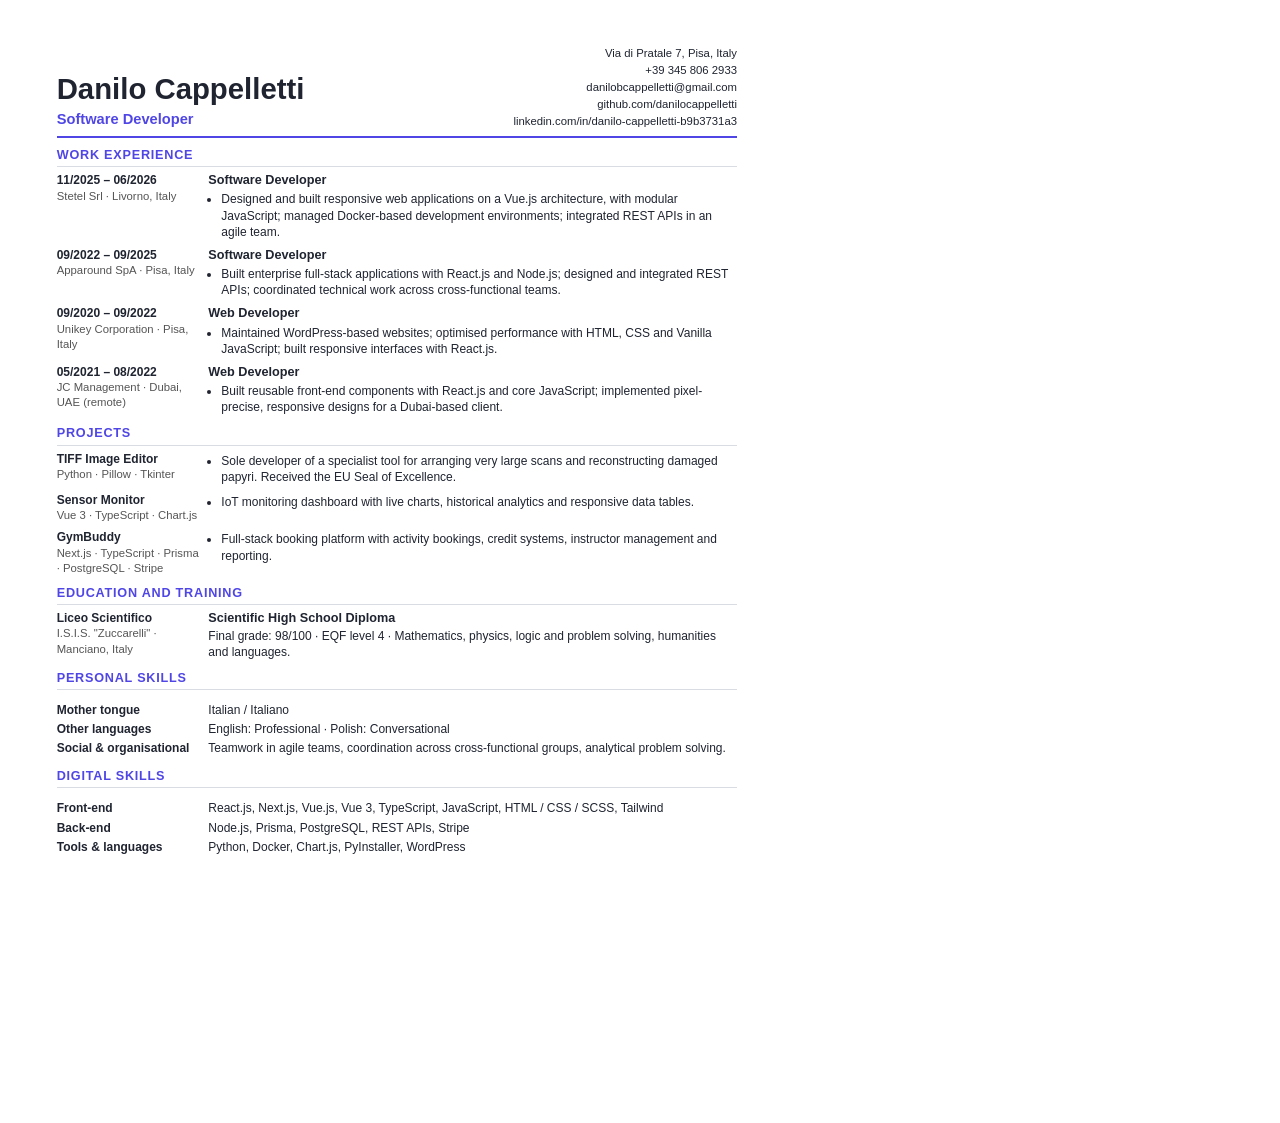
==== europass.html @ b94cd105 "Fix: added Europass format CV" ====
<!DOCTYPE html>
<html lang="en">
<head>
  <meta charset="UTF-8" />
  <meta name="viewport" content="width=device-width, initial-scale=1.0" />
  <title>Danilo Cappelletti - Europass CV</title>
  <style>
    @page { size: A4; margin: 0; }
    * { box-sizing: border-box; }
    html, body { margin: 0; padding: 0; background: #fff; }
    html[lang="en"] .l-it, html[lang="it"] .l-en { display: none !important; }
    body {
      font-family: Arial, Helvetica, sans-serif;
      font-size: 9pt;
      line-height: 1.35;
      color: #1f2430;
      -webkit-print-color-adjust: exact;
      print-color-adjust: exact;
    }
    .cv { width: 210mm; height: 297mm; padding: 12mm 15mm; overflow: hidden; }
    header {
      display: flex; justify-content: space-between; align-items: flex-end;
      border-bottom: 2px solid #4f46e5; padding-bottom: 6px; margin-bottom: 4px;
    }
    h1 { margin: 0; font-size: 22pt; }
    .role { margin: 2px 0 0; color: #4f46e5; font-weight: bold; font-size: 11pt; }
    .contact { margin: 0; padding: 0; list-style: none; text-align: right; font-size: 8.5pt; line-height: 1.5; }
    .contact a { color: inherit; text-decoration: none; }
    h2 {
      margin: 9px 0 5px; padding-bottom: 2px; border-bottom: 1px solid #d9dce3;
      font-size: 9.5pt; text-transform: uppercase; letter-spacing: .06em; color: #4f46e5;
    }
    .entry { display: grid; grid-template-columns: 38mm 1fr; column-gap: 8px; margin-bottom: 6px; break-inside: avoid; }
    .meta { font-size: 8.5pt; color: #555; }
    .meta strong { display: block; color: #1f2430; font-size: 9pt; }
    .entry h3 { margin: 0; font-size: 9.5pt; }
    .entry p { margin: 1px 0 0; }
    .entry ul { margin: 2px 0 0; padding-left: 13px; }
    .entry li { margin-bottom: 1px; }
    .skills { display: grid; grid-template-columns: 38mm 1fr; column-gap: 8px; row-gap: 3px; }
    .skills dt { font-weight: bold; }
    .skills dd { margin: 0; }
    .footer-note { margin-top: 10px; font-size: 7.5pt; color: #777; }
  </style>
</head>
<body>
  <main class="cv">
    <header>
      <div>
        <h1>Danilo Cappelletti</h1>
        <p class="role"><span class="l-en">Software Developer</span><span class="l-it">Sviluppatore software</span></p>
      </div>
      <ul class="contact">
        <li><span class="l-en">Via di Pratale 7, Pisa, Italy</span><span class="l-it">Via di Pratale 7, Pisa, Italia</span></li>
        <li>+39 345 806 2933</li>
        <li><a href="mailto:danilobcappelletti@gmail.com">danilobcappelletti@gmail.com</a></li>
        <li><a href="https://github.com/danilocappelletti">github.com/danilocappelletti</a></li>
        <li><a href="https://it.linkedin.com/in/danilo-cappelletti-b9b3731a3">linkedin.com/in/danilo-cappelletti-b9b3731a3</a></li>
      </ul>
    </header>

    <h2><span class="l-en">Work experience</span><span class="l-it">Esperienza professionale</span></h2>

    <div class="entry">
      <div class="meta"><strong>11/2025 – 06/2026</strong>Stetel Srl · Livorno, Italy</div>
      <div>
        <h3><span class="l-en">Software Developer</span><span class="l-it">Sviluppatore software</span></h3>
        <ul>
          <li class="l-en">Designed and built responsive web applications on a Vue.js architecture, with modular JavaScript; managed Docker-based development environments; integrated REST APIs in an agile team.</li>
          <li class="l-it">Progettazione e sviluppo di applicazioni web responsive con architettura Vue.js e JavaScript modulare; gestione di ambienti di sviluppo basati su Docker; integrazione di API REST in un team agile.</li>
        </ul>
      </div>
    </div>

    <div class="entry">
      <div class="meta"><strong>09/2022 – 09/2025</strong>Apparound SpA · Pisa, Italy</div>
      <div>
        <h3><span class="l-en">Software Developer</span><span class="l-it">Sviluppatore software</span></h3>
        <ul>
          <li class="l-en">Built enterprise full-stack applications with React.js and Node.js; designed and integrated REST APIs; coordinated technical work across cross-functional teams.</li>
          <li class="l-it">Sviluppo di applicazioni full-stack enterprise con React.js e Node.js; progettazione e integrazione di API REST; coordinamento del lavoro tecnico tra team trasversali.</li>
        </ul>
      </div>
    </div>

    <div class="entry">
      <div class="meta"><strong>09/2020 – 09/2022</strong>Unikey Corporation · Pisa, Italy</div>
      <div>
        <h3><span class="l-en">Web Developer</span><span class="l-it">Web developer</span></h3>
        <ul>
          <li class="l-en">Maintained WordPress-based websites; optimised performance with HTML, CSS and Vanilla JavaScript; built responsive interfaces with React.js.</li>
          <li class="l-it">Gestione e manutenzione di siti WordPress; ottimizzazione delle prestazioni con HTML, CSS e Vanilla JavaScript; interfacce responsive con React.js.</li>
        </ul>
      </div>
    </div>

    <div class="entry">
      <div class="meta"><strong>05/2021 – 08/2022</strong>JC Management · Dubai, UAE (<span class="l-en">remote</span><span class="l-it">da remoto</span>)</div>
      <div>
        <h3><span class="l-en">Web Developer</span><span class="l-it">Web developer</span></h3>
        <ul>
          <li class="l-en">Built reusable front-end components with React.js and core JavaScript; implemented pixel-precise, responsive designs for a Dubai-based client.</li>
          <li class="l-it">Sviluppo di componenti front-end riutilizzabili con React.js e JavaScript; implementazione di design responsive precisi al pixel per un cliente con sede a Dubai.</li>
        </ul>
      </div>
    </div>

    <h2><span class="l-en">Projects</span><span class="l-it">Progetti</span></h2>

    <div class="entry">
      <div class="meta"><strong>TIFF Image Editor</strong>Python · Pillow · Tkinter</div>
      <div>
        <ul>
          <li class="l-en">Sole developer of a specialist tool for arranging very large scans and reconstructing damaged papyri. Received the EU Seal of Excellence.</li>
          <li class="l-it">Unico sviluppatore di uno strumento specialistico per la disposizione di scansioni di grandi dimensioni e la ricostruzione di papiri danneggiati. Ha ricevuto l'EU Seal of Excellence.</li>
        </ul>
      </div>
    </div>

    <div class="entry">
      <div class="meta"><strong>Sensor Monitor</strong>Vue 3 · TypeScript · Chart.js</div>
      <div>
        <ul>
          <li class="l-en">IoT monitoring dashboard with live charts, historical analytics and responsive data tables.</li>
          <li class="l-it">Dashboard di monitoraggio IoT con grafici in tempo reale, analisi storiche e tabelle dati responsive.</li>
        </ul>
      </div>
    </div>

    <div class="entry">
      <div class="meta"><strong>GymBuddy</strong>Next.js · TypeScript · Prisma · PostgreSQL · Stripe</div>
      <div>
        <ul>
          <li class="l-en">Full-stack booking platform with activity bookings, credit systems, instructor management and reporting.</li>
          <li class="l-it">Piattaforma full-stack per prenotazioni con gestione di corsi, sistema di crediti, gestione degli istruttori e reportistica.</li>
        </ul>
      </div>
    </div>

    <h2><span class="l-en">Education and training</span><span class="l-it">Istruzione e formazione</span></h2>

    <div class="entry">
      <div class="meta"><strong>Liceo Scientifico</strong>I.S.I.S. "Zuccarelli" · Manciano, Italy</div>
      <div>
        <h3><span class="l-en">Scientific High School Diploma</span><span class="l-it">Diploma di Liceo Scientifico</span></h3>
        <p><span class="l-en">Final grade: 98/100 · EQF level 4 · Mathematics, physics, logic and problem solving, humanities and languages.</span><span class="l-it">Voto finale: 98/100 · Livello EQF 4 · Matematica, fisica, logica e problem solving, discipline umanistiche e lingue.</span></p>
      </div>
    </div>

    <h2><span class="l-en">Personal skills</span><span class="l-it">Competenze personali</span></h2>

    <dl class="skills">
      <dt><span class="l-en">Mother tongue</span><span class="l-it">Madrelingua</span></dt>
      <dd>Italian / Italiano</dd>
      <dt><span class="l-en">Other languages</span><span class="l-it">Altre lingue</span></dt>
      <dd><span class="l-en">English: Professional · Polish: Conversational</span><span class="l-it">Inglese: professionale · Polacco: conversazionale</span></dd>
      <dt><span class="l-en">Social &amp; organisational</span><span class="l-it">Relazionali e organizzative</span></dt>
      <dd><span class="l-en">Teamwork in agile teams, coordination across cross-functional groups, analytical problem solving.</span><span class="l-it">Lavoro di squadra in team agili, coordinamento tra gruppi trasversali, problem solving analitico.</span></dd>
    </dl>

    <h2><span class="l-en">Digital skills</span><span class="l-it">Competenze digitali</span></h2>

    <dl class="skills">
      <dt><span class="l-en">Front-end</span><span class="l-it">Front-end</span></dt>
      <dd>React.js, Next.js, Vue.js, Vue 3, TypeScript, JavaScript, HTML / CSS / SCSS, Tailwind</dd>
      <dt><span class="l-en">Back-end</span><span class="l-it">Back-end</span></dt>
      <dd>Node.js, Prisma, PostgreSQL, REST APIs, Stripe</dd>
      <dt><span class="l-en">Tools &amp; languages</span><span class="l-it">Strumenti e linguaggi</span></dt>
      <dd>Python, Docker, Chart.js, PyInstaller, WordPress</dd>
    </dl>
  </main>
</body>
</html>
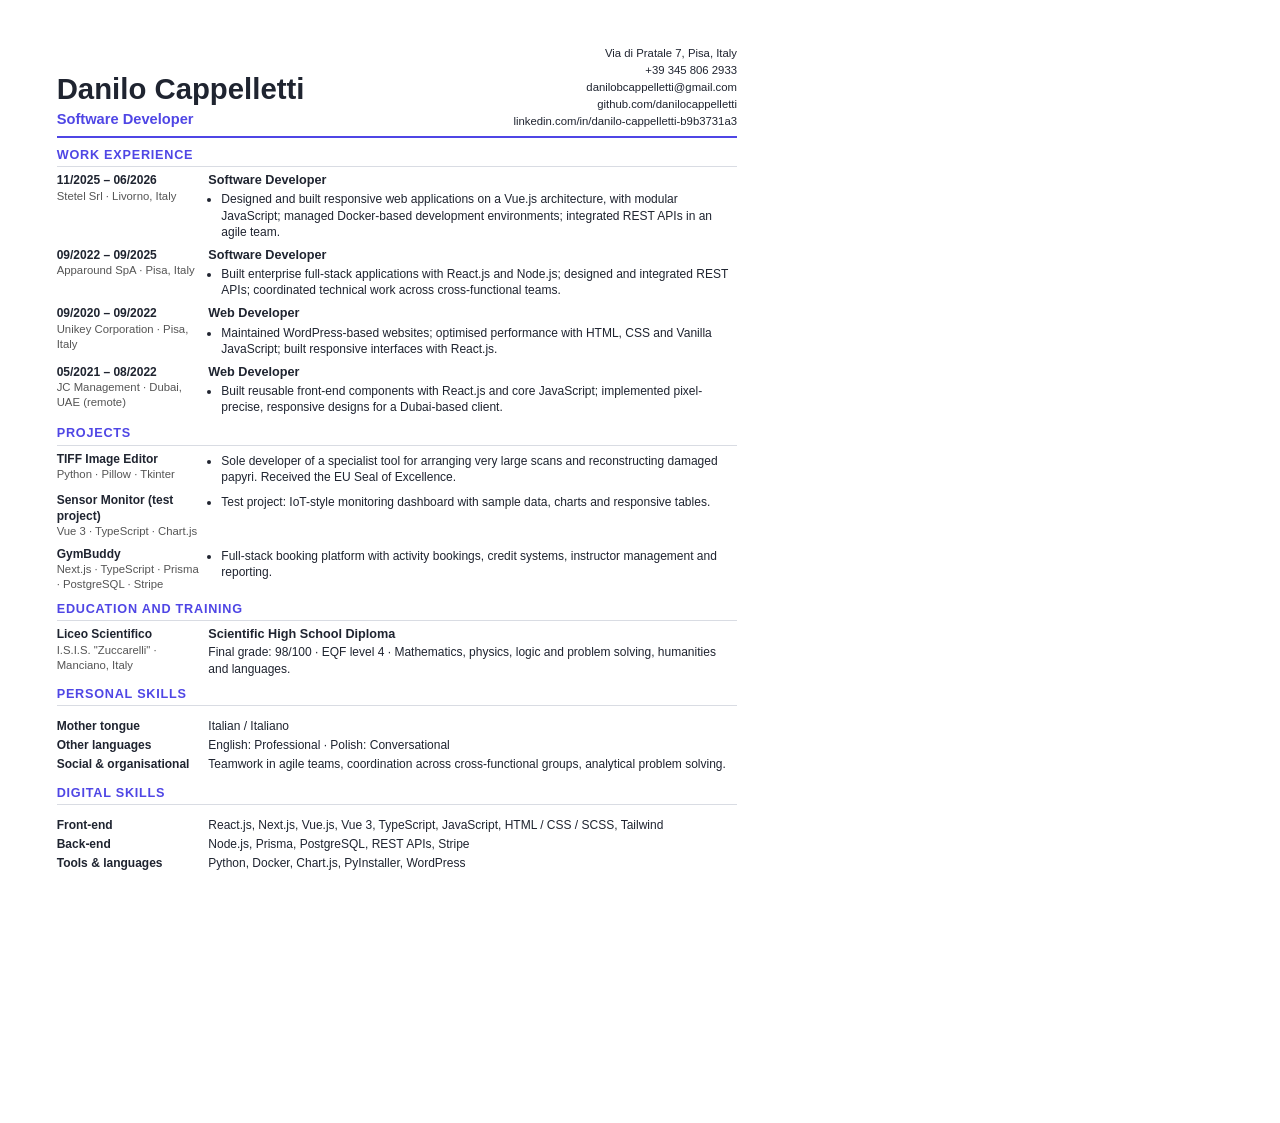
==== commit ea7d9639: "Fix: small adjustments to text" ====
--- a/europass.html
+++ b/europass.html
@@ -118,11 +118,11 @@
     </div>
 
     <div class="entry">
-      <div class="meta"><strong>Sensor Monitor</strong>Vue 3 · TypeScript · Chart.js</div>
+      <div class="meta"><strong>Sensor Monitor (test project)</strong>Vue 3 · TypeScript · Chart.js</div>
       <div>
         <ul>
-          <li class="l-en">IoT monitoring dashboard with live charts, historical analytics and responsive data tables.</li>
-          <li class="l-it">Dashboard di monitoraggio IoT con grafici in tempo reale, analisi storiche e tabelle dati responsive.</li>
+          <li class="l-en">Test project: IoT-style monitoring dashboard with sample data, charts and responsive tables.</li>
+          <li class="l-it">Progetto di test: dashboard in stile IoT con dati di esempio, grafici e tabelle responsive.</li>
         </ul>
       </div>
     </div>
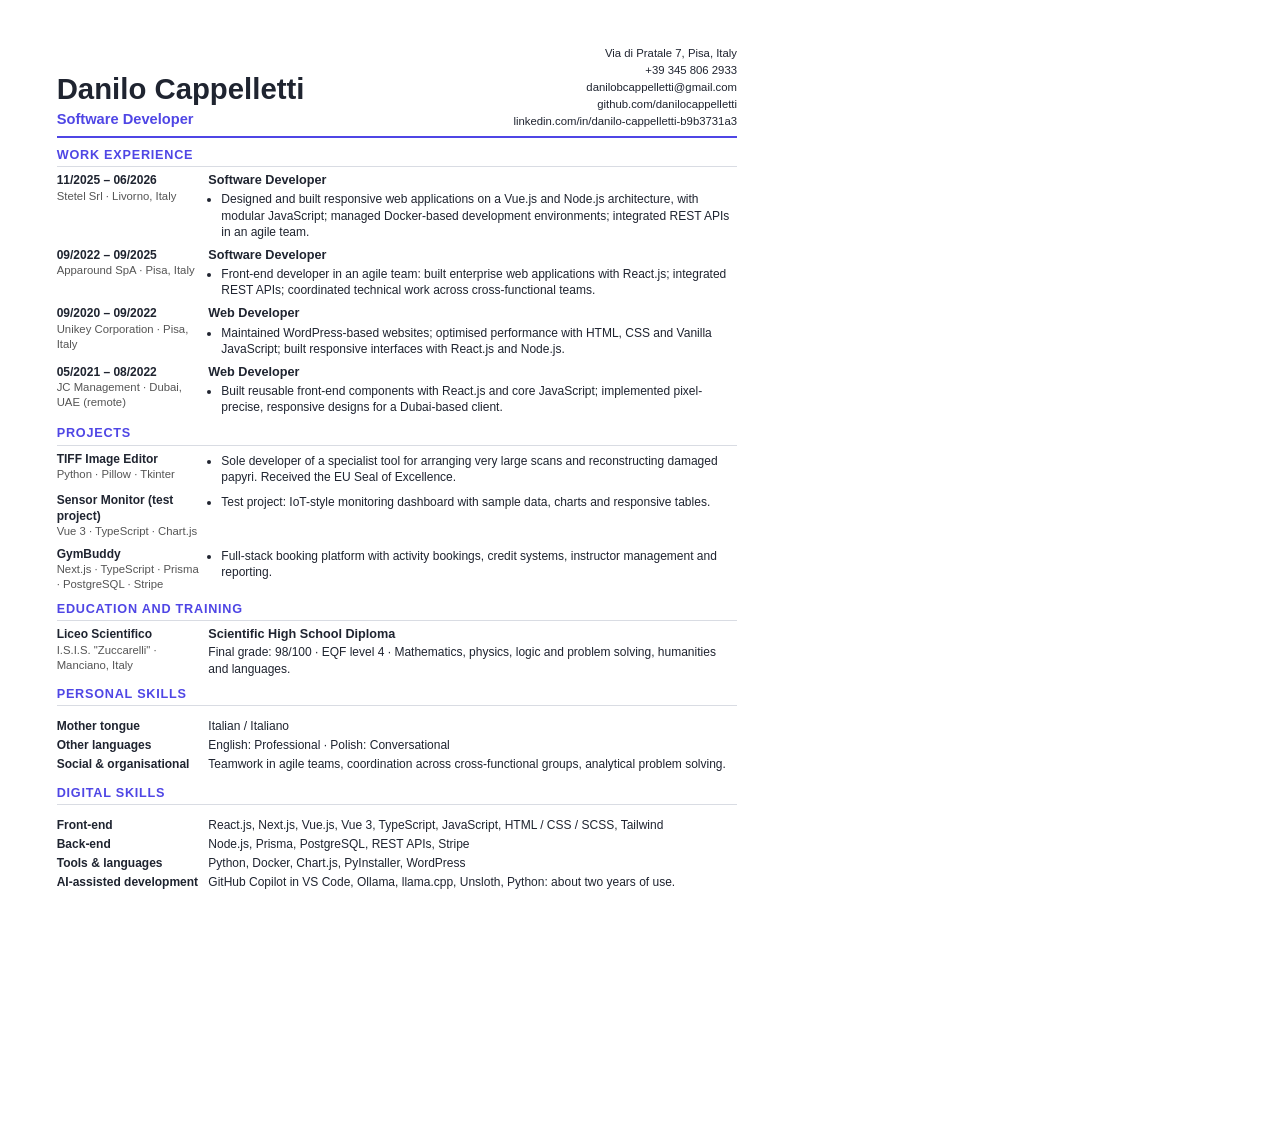
==== commit cbf66b55: "feat: added some missing info and improved some sections" ====
--- a/europass.html
+++ b/europass.html
@@ -66,8 +66,8 @@
       <div>
         <h3><span class="l-en">Software Developer</span><span class="l-it">Sviluppatore software</span></h3>
         <ul>
-          <li class="l-en">Designed and built responsive web applications on a Vue.js architecture, with modular JavaScript; managed Docker-based development environments; integrated REST APIs in an agile team.</li>
-          <li class="l-it">Progettazione e sviluppo di applicazioni web responsive con architettura Vue.js e JavaScript modulare; gestione di ambienti di sviluppo basati su Docker; integrazione di API REST in un team agile.</li>
+          <li class="l-en">Designed and built responsive web applications on a Vue.js and Node.js architecture, with modular JavaScript; managed Docker-based development environments; integrated REST APIs in an agile team.</li>
+          <li class="l-it">Progettazione e sviluppo di applicazioni web responsive con architettura Vue.js e Node.js e JavaScript modulare; gestione di ambienti di sviluppo basati su Docker; integrazione di API REST in un team agile.</li>
         </ul>
       </div>
     </div>
@@ -77,8 +77,8 @@
       <div>
         <h3><span class="l-en">Software Developer</span><span class="l-it">Sviluppatore software</span></h3>
         <ul>
-          <li class="l-en">Built enterprise full-stack applications with React.js and Node.js; designed and integrated REST APIs; coordinated technical work across cross-functional teams.</li>
-          <li class="l-it">Sviluppo di applicazioni full-stack enterprise con React.js e Node.js; progettazione e integrazione di API REST; coordinamento del lavoro tecnico tra team trasversali.</li>
+          <li class="l-en">Front-end developer in an agile team: built enterprise web applications with React.js; integrated REST APIs; coordinated technical work across cross-functional teams.</li>
+          <li class="l-it">Front-end developer in team agile: sviluppo di applicazioni web enterprise con React.js; integrazione di API REST; coordinamento del lavoro tecnico tra team trasversali.</li>
         </ul>
       </div>
     </div>
@@ -88,8 +88,8 @@
       <div>
         <h3><span class="l-en">Web Developer</span><span class="l-it">Web developer</span></h3>
         <ul>
-          <li class="l-en">Maintained WordPress-based websites; optimised performance with HTML, CSS and Vanilla JavaScript; built responsive interfaces with React.js.</li>
-          <li class="l-it">Gestione e manutenzione di siti WordPress; ottimizzazione delle prestazioni con HTML, CSS e Vanilla JavaScript; interfacce responsive con React.js.</li>
+          <li class="l-en">Maintained WordPress-based websites; optimised performance with HTML, CSS and Vanilla JavaScript; built responsive interfaces with React.js and Node.js.</li>
+          <li class="l-it">Gestione e manutenzione di siti WordPress; ottimizzazione delle prestazioni con HTML, CSS e Vanilla JavaScript; interfacce responsive con React.js e Node.js.</li>
         </ul>
       </div>
     </div>
@@ -167,6 +167,8 @@
       <dd>Node.js, Prisma, PostgreSQL, REST APIs, Stripe</dd>
       <dt><span class="l-en">Tools &amp; languages</span><span class="l-it">Strumenti e linguaggi</span></dt>
       <dd>Python, Docker, Chart.js, PyInstaller, WordPress</dd>
+      <dt><span class="l-en">AI-assisted development</span><span class="l-it">Sviluppo assistito da AI</span></dt>
+      <dd><span class="l-en">GitHub Copilot in VS Code, Ollama, llama.cpp, Unsloth, Python: about two years of use.</span><span class="l-it">GitHub Copilot in VS Code, Ollama, llama.cpp, Unsloth, Python: circa due anni di utilizzo.</span></dd>
     </dl>
   </main>
 </body>
